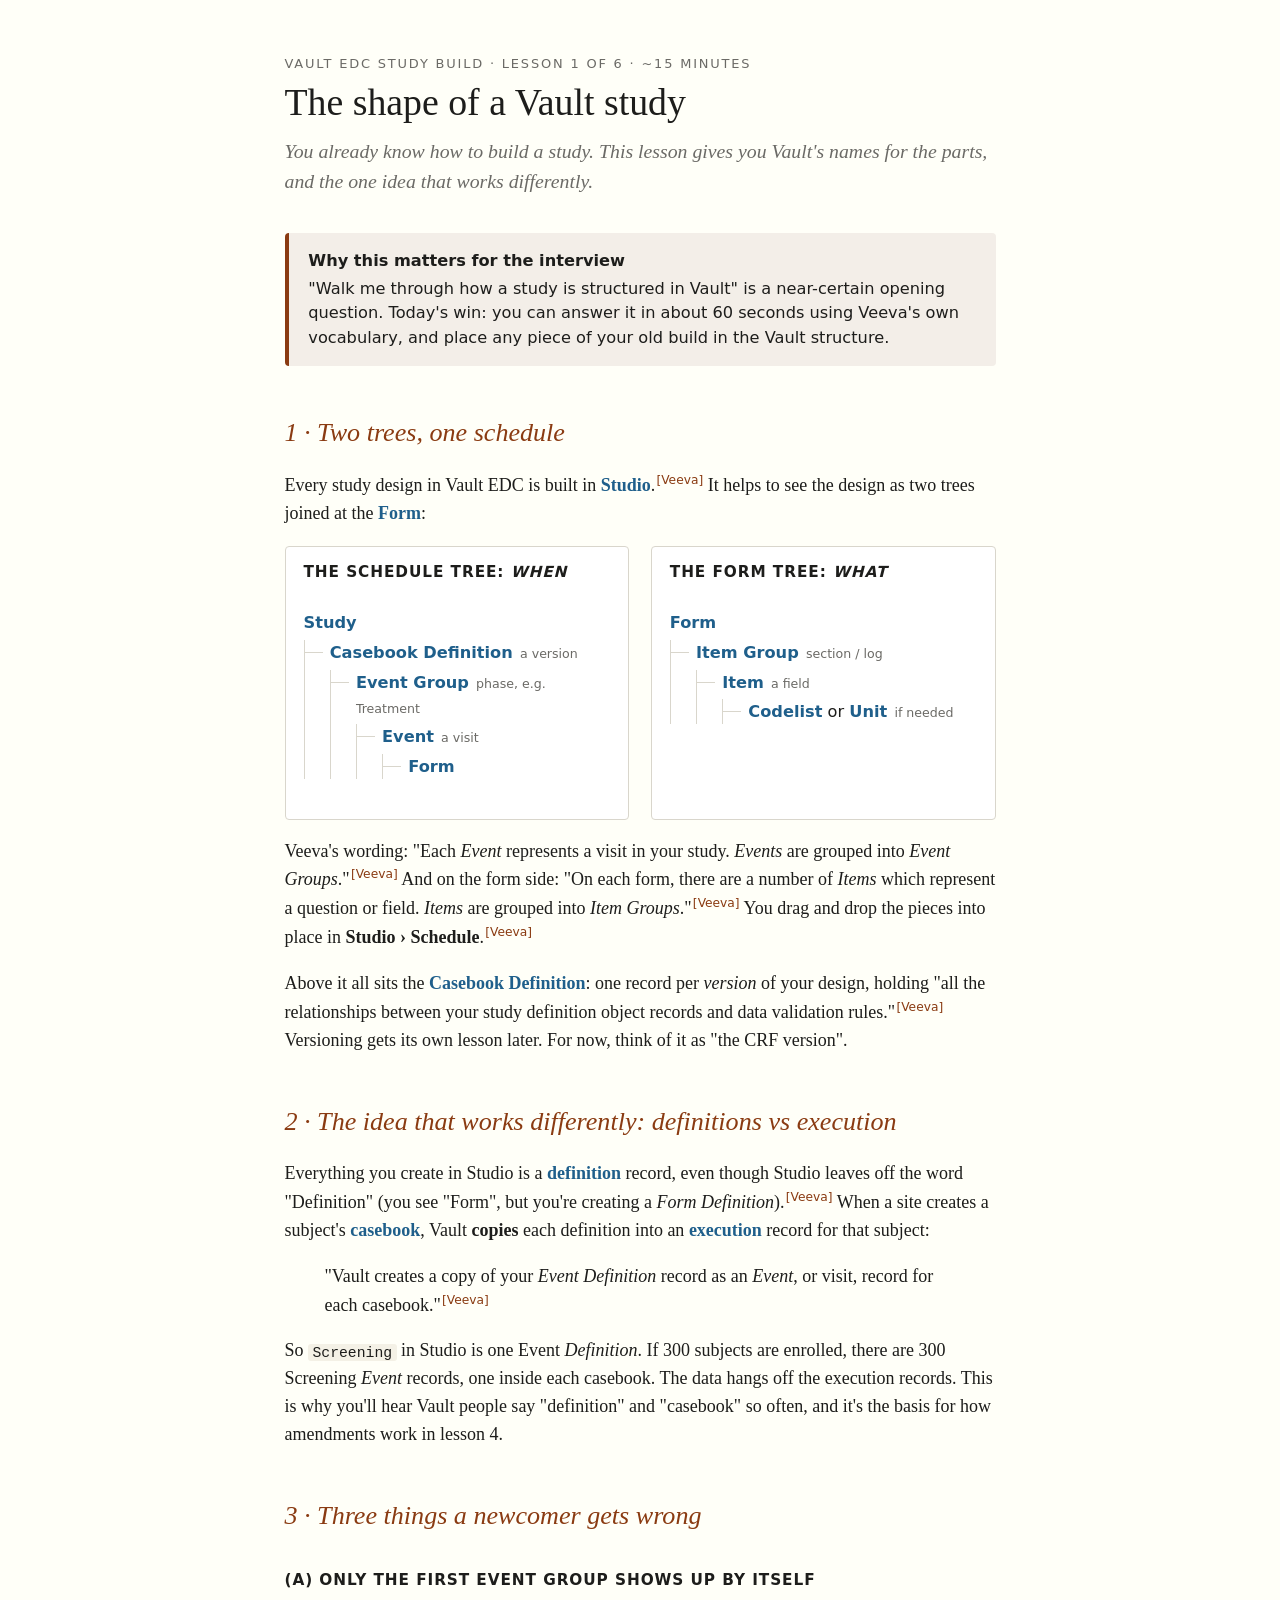
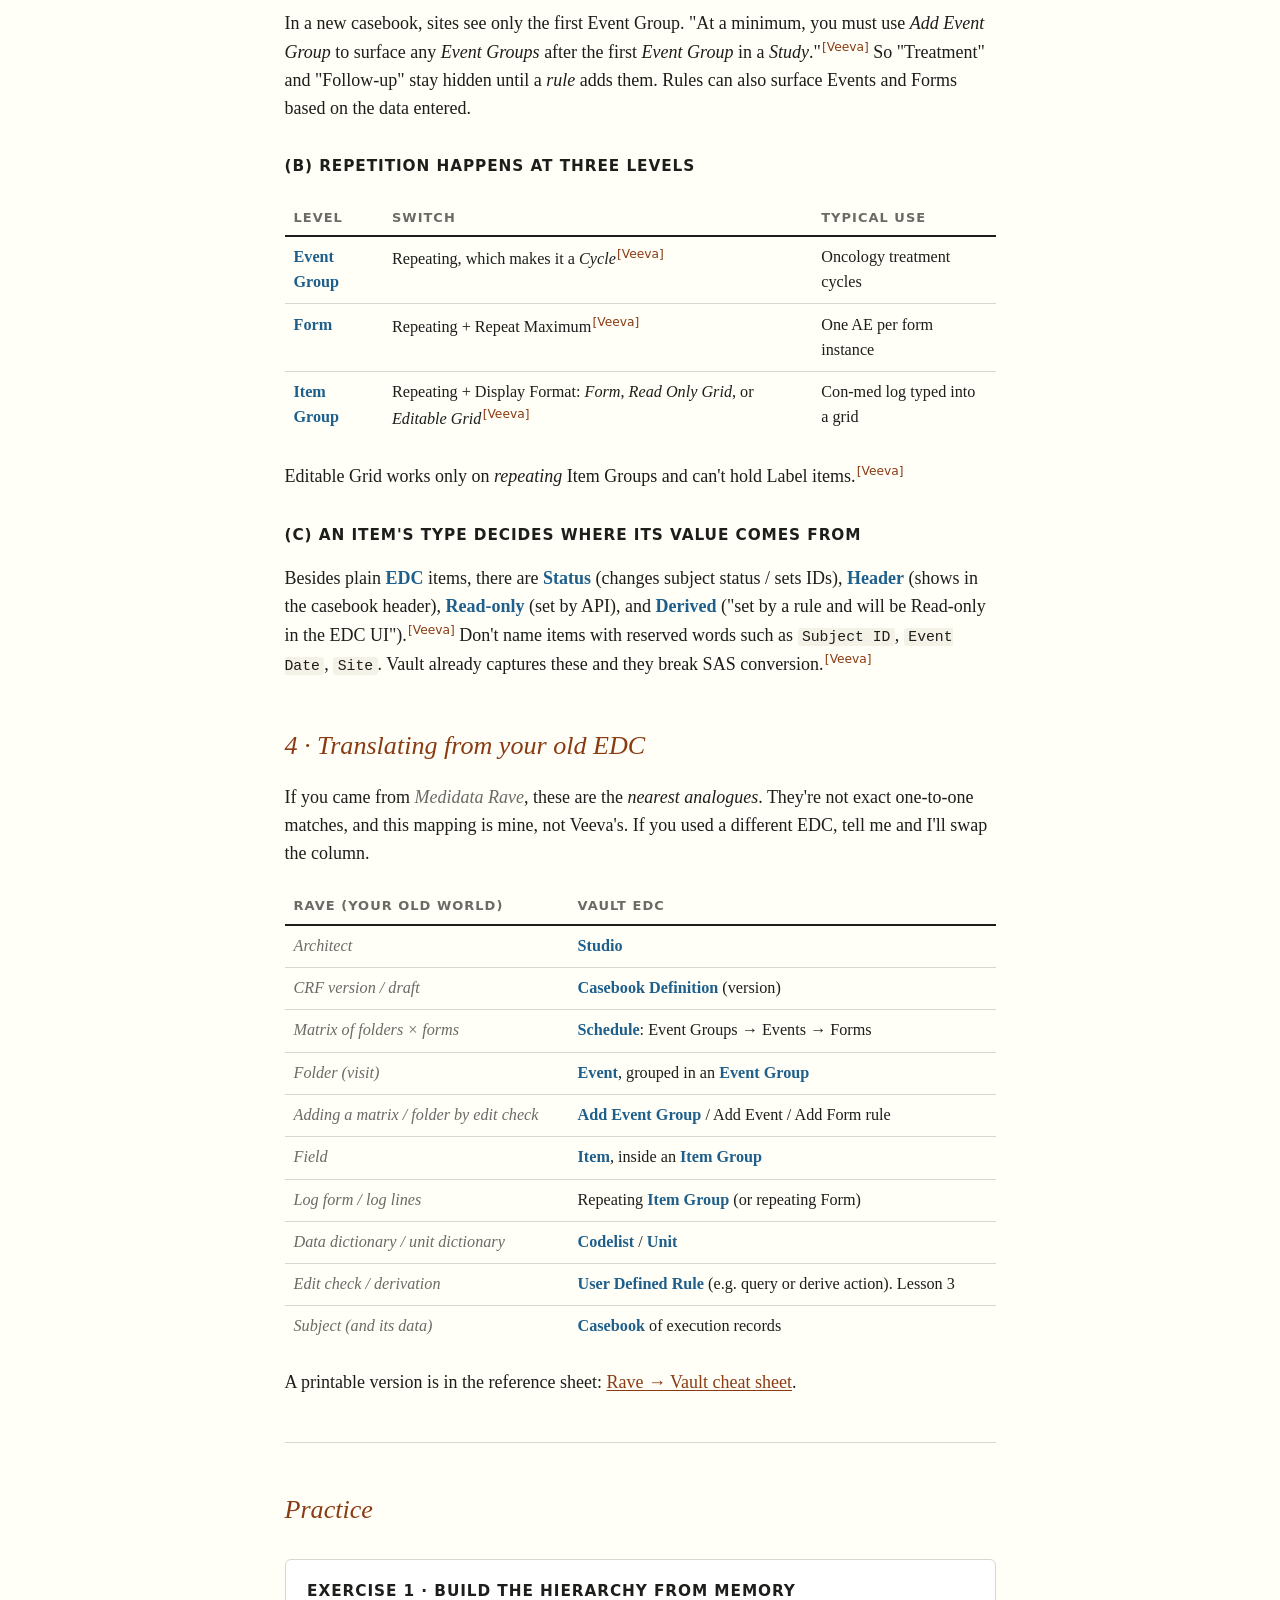
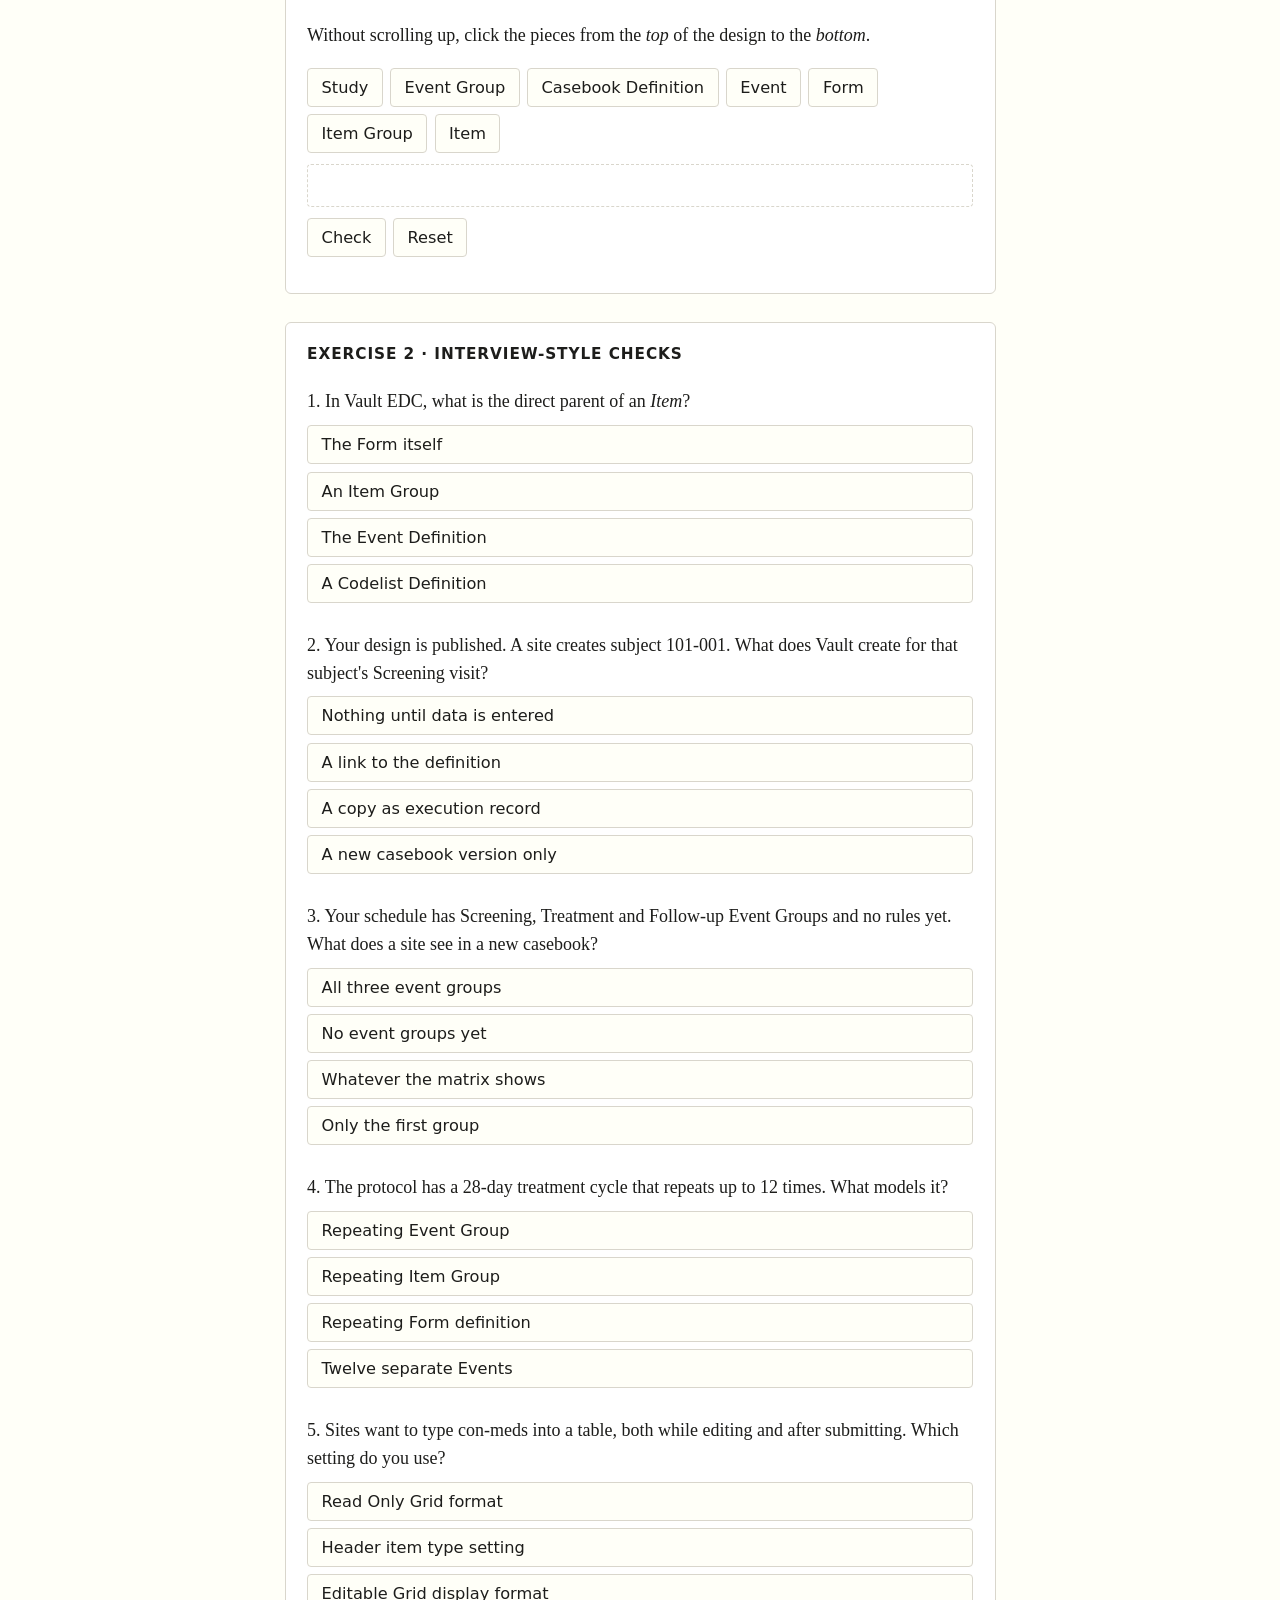
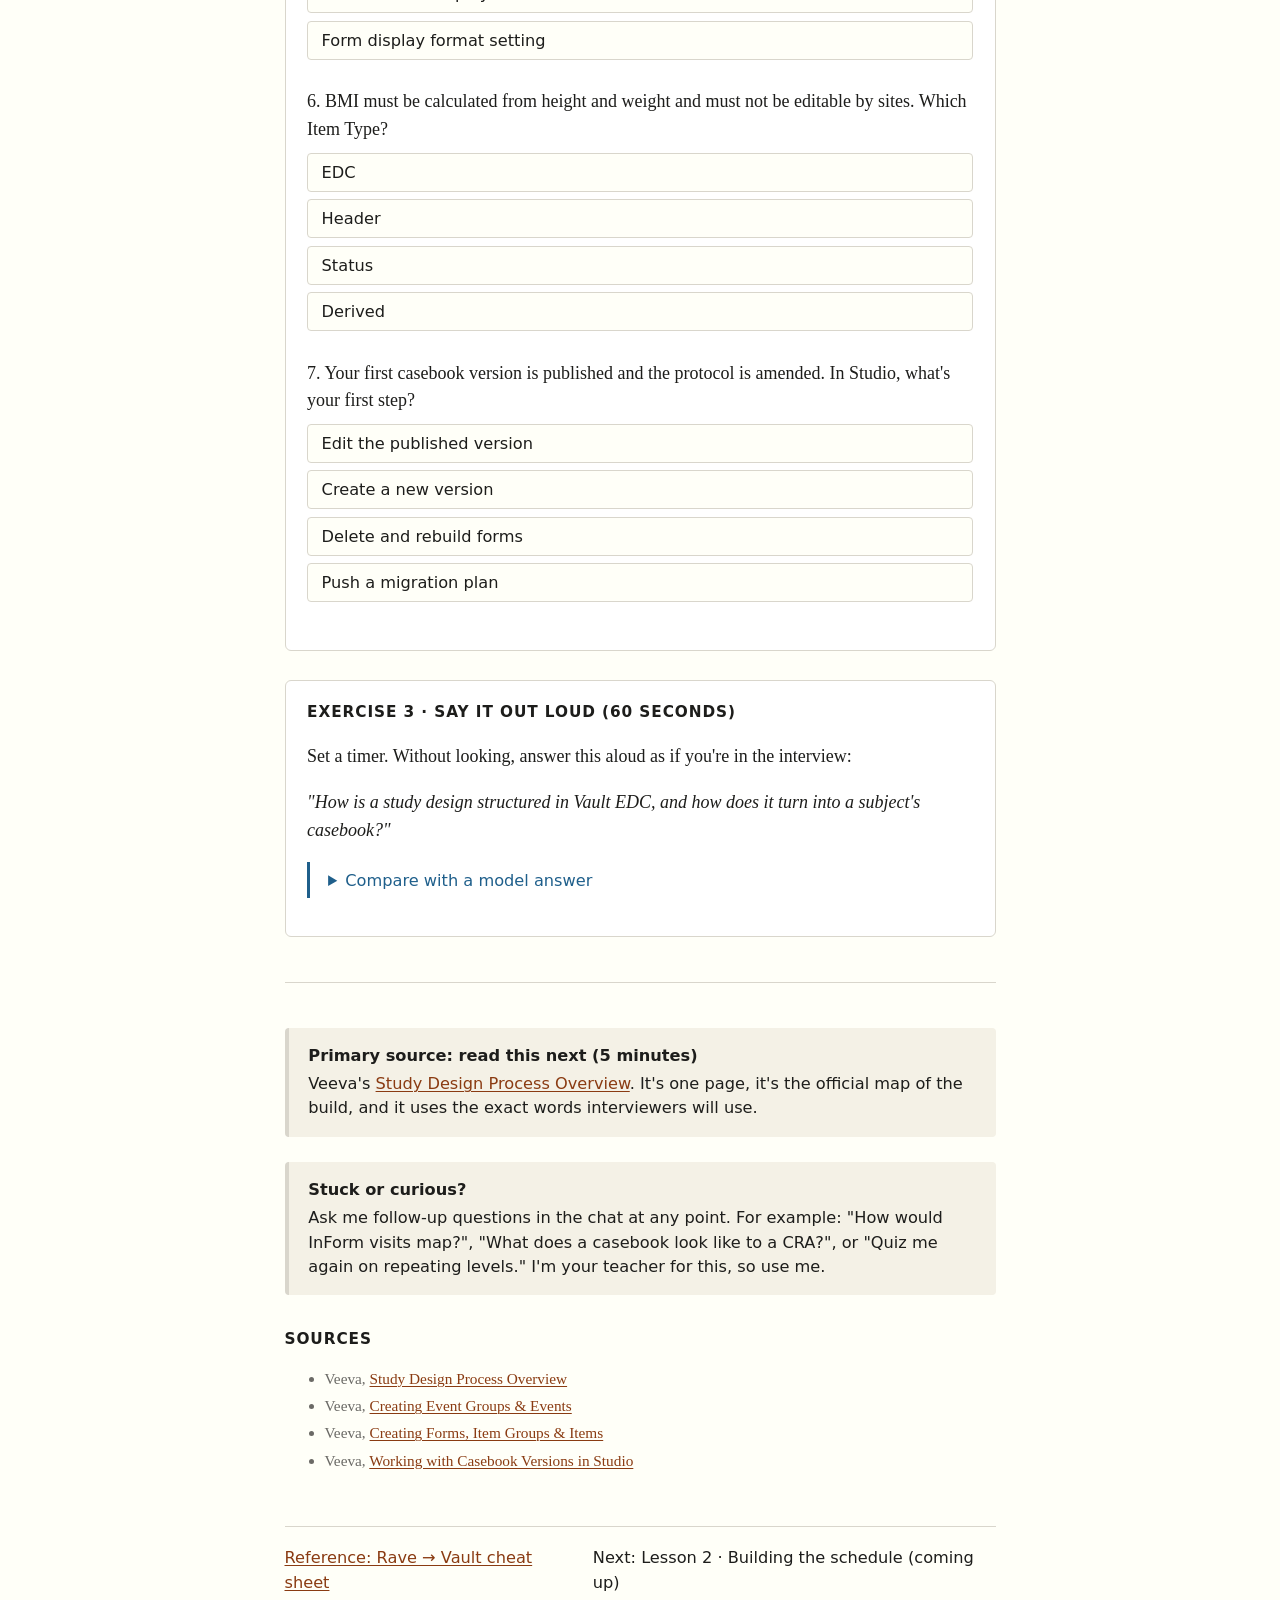
==== lessons/0001-vault-design-hierarchy.html @ 62e9a451 "Start Vault EDC study build teaching workspace: mission, resources, lesson 1 Lesson 1 covers the Vau" ====
<!DOCTYPE html>
<html lang="en">
<head>
<meta charset="utf-8">
<meta name="viewport" content="width=device-width, initial-scale=1">
<title>Lesson 1 · The Vault EDC design hierarchy</title>
<link rel="stylesheet" href="../assets/course.css">
</head>
<body>
<main>

<p class="kicker">Vault EDC study build · Lesson 1 of 6 · ~15 minutes</p>
<h1>The shape of a Vault study</h1>
<p class="subtitle">You already know how to build a study. This lesson gives you Vault's names for the parts, and the one idea that works differently.</p>

<div class="mission">
  <strong>Why this matters for the interview</strong>
  "Walk me through how a study is structured in Vault" is a near-certain opening question. Today's win: you can answer it in about 60 seconds using Veeva's own vocabulary, and place any piece of your old build in the Vault structure.
</div>

<h2>1 · Two trees, one schedule</h2>

<p>Every study design in Vault EDC is built in <span class="v">Studio</span>.<a class="cite" href="https://clinicaldata.veevavault.help/en/lr/study-designers/study-design-process-overview/">Veeva</a> It helps to see the design as two trees joined at the <span class="v">Form</span>:</p>

<div class="split">
<div>
<h3>The schedule tree: <em>when</em></h3>
<ul class="tree">
  <li><span class="v">Study</span>
    <ul><li><span class="v">Casebook Definition</span><span class="tag">a version</span>
      <ul><li><span class="v">Event Group</span><span class="tag">phase, e.g. Treatment</span>
        <ul><li><span class="v">Event</span><span class="tag">a visit</span>
          <ul><li><span class="v">Form</span></li></ul>
        </li></ul>
      </li></ul>
    </li></ul>
  </li>
</ul>
</div>
<div>
<h3>The form tree: <em>what</em></h3>
<ul class="tree">
  <li><span class="v">Form</span>
    <ul><li><span class="v">Item Group</span><span class="tag">section / log</span>
      <ul><li><span class="v">Item</span><span class="tag">a field</span>
        <ul><li><span class="v">Codelist</span> or <span class="v">Unit</span><span class="tag">if needed</span></li></ul>
      </li></ul>
    </li></ul>
  </li>
</ul>
</div>
</div>

<p>Veeva's wording: "Each <em>Event</em> represents a visit in your study. <em>Events</em> are grouped into <em>Event Groups</em>."<a class="cite" href="https://clinicaldata.veevavault.help/en/lr/study-designers/creating-events/">Veeva</a> And on the form side: "On each form, there are a number of <em>Items</em> which represent a question or field. <em>Items</em> are grouped into <em>Item Groups</em>."<a class="cite" href="https://clinicaldata.veevavault.help/en/lr/study-designers/creating-forms/">Veeva</a> You drag and drop the pieces into place in <strong>Studio › Schedule</strong>.<a class="cite" href="https://clinicaldata.veevavault.help/en/lr/study-designers/study-design-process-overview/">Veeva</a></p>

<p>Above it all sits the <span class="v">Casebook Definition</span>: one record per <em>version</em> of your design, holding "all the relationships between your study definition object records and data validation rules."<a class="cite" href="https://clinicaldata.veevavault.help/en/lr/study-designers/casebook-versions/">Veeva</a> Versioning gets its own lesson later. For now, think of it as "the CRF version".</p>

<h2>2 · The idea that works differently: definitions vs execution</h2>

<p>Everything you create in Studio is a <span class="v">definition</span> record, even though Studio leaves off the word "Definition" (you see "Form", but you're creating a <em>Form Definition</em>).<a class="cite" href="https://clinicaldata.veevavault.help/en/lr/study-designers/creating-forms/">Veeva</a> When a site creates a subject's <span class="v">casebook</span>, Vault <strong>copies</strong> each definition into an <span class="v">execution</span> record for that subject:</p>

<blockquote><p>"Vault creates a copy of your <em>Event Definition</em> record as an <em>Event</em>, or visit, record for each casebook."<a class="cite" href="https://clinicaldata.veevavault.help/en/lr/study-designers/study-design-process-overview/">Veeva</a></p></blockquote>

<p>So <code>Screening</code> in Studio is one Event <em>Definition</em>. If 300 subjects are enrolled, there are 300 Screening <em>Event</em> records, one inside each casebook. The data hangs off the execution records. This is why you'll hear Vault people say "definition" and "casebook" so often, and it's the basis for how amendments work in lesson 4.</p>

<h2>3 · Three things a newcomer gets wrong</h2>

<h3>(a) Only the first Event Group shows up by itself</h3>
<p>In a new casebook, sites see only the first Event Group. "At a minimum, you must use <em>Add Event Group</em> to surface any <em>Event Groups</em> after the first <em>Event Group</em> in a <em>Study</em>."<a class="cite" href="https://clinicaldata.veevavault.help/en/lr/study-designers/study-design-process-overview/">Veeva</a> So "Treatment" and "Follow-up" stay hidden until a <em>rule</em> adds them. Rules can also surface Events and Forms based on the data entered.</p>

<h3>(b) Repetition happens at three levels</h3>
<table>
<thead><tr><th>Level</th><th>Switch</th><th>Typical use</th></tr></thead>
<tbody>
<tr><td><span class="v">Event Group</span></td><td>Repeating, which makes it a <em>Cycle</em><a class="cite" href="https://clinicaldata.veevavault.help/en/lr/study-designers/creating-events/">Veeva</a></td><td>Oncology treatment cycles</td></tr>
<tr><td><span class="v">Form</span></td><td>Repeating + Repeat Maximum<a class="cite" href="https://clinicaldata.veevavault.help/en/lr/study-designers/creating-forms/">Veeva</a></td><td>One AE per form instance</td></tr>
<tr><td><span class="v">Item Group</span></td><td>Repeating + Display Format: <em>Form</em>, <em>Read Only Grid</em>, or <em>Editable Grid</em><a class="cite" href="https://clinicaldata.veevavault.help/en/lr/study-designers/creating-forms/">Veeva</a></td><td>Con-med log typed into a grid</td></tr>
</tbody>
</table>
<p>Editable Grid works only on <em>repeating</em> Item Groups and can't hold Label items.<a class="cite" href="https://clinicaldata.veevavault.help/en/lr/study-designers/creating-forms/">Veeva</a></p>

<h3>(c) An Item's type decides where its value comes from</h3>
<p>Besides plain <span class="v">EDC</span> items, there are <span class="v">Status</span> (changes subject status / sets IDs), <span class="v">Header</span> (shows in the casebook header), <span class="v">Read-only</span> (set by API), and <span class="v">Derived</span> ("set by a rule and will be Read-only in the EDC UI").<a class="cite" href="https://clinicaldata.veevavault.help/en/lr/study-designers/creating-forms/">Veeva</a> Don't name items with reserved words such as <code>Subject ID</code>, <code>Event Date</code>, <code>Site</code>. Vault already captures these and they break SAS conversion.<a class="cite" href="https://clinicaldata.veevavault.help/en/lr/study-designers/creating-forms/">Veeva</a></p>

<h2>4 · Translating from your old EDC</h2>
<p>If you came from <span class="o">Medidata Rave</span>, these are the <em>nearest analogues</em>. They're not exact one-to-one matches, and this mapping is mine, not Veeva's. If you used a different EDC, tell me and I'll swap the column.</p>
<table>
<thead><tr><th>Rave (your old world)</th><th>Vault EDC</th></tr></thead>
<tbody>
<tr><td class="o">Architect</td><td><span class="v">Studio</span></td></tr>
<tr><td class="o">CRF version / draft</td><td><span class="v">Casebook Definition</span> (version)</td></tr>
<tr><td class="o">Matrix of folders × forms</td><td><span class="v">Schedule</span>: Event Groups → Events → Forms</td></tr>
<tr><td class="o">Folder (visit)</td><td><span class="v">Event</span>, grouped in an <span class="v">Event Group</span></td></tr>
<tr><td class="o">Adding a matrix / folder by edit check</td><td><span class="v">Add Event Group</span> / Add Event / Add Form rule</td></tr>
<tr><td class="o">Field</td><td><span class="v">Item</span>, inside an <span class="v">Item Group</span></td></tr>
<tr><td class="o">Log form / log lines</td><td>Repeating <span class="v">Item Group</span> (or repeating Form)</td></tr>
<tr><td class="o">Data dictionary / unit dictionary</td><td><span class="v">Codelist</span> / <span class="v">Unit</span></td></tr>
<tr><td class="o">Edit check / derivation</td><td><span class="v">User Defined Rule</span> (e.g. query or derive action). Lesson 3</td></tr>
<tr><td class="o">Subject (and its data)</td><td><span class="v">Casebook</span> of execution records</td></tr>
</tbody>
</table>
<p>A printable version is in the reference sheet: <a href="../reference/rave-to-vault.html">Rave → Vault cheat sheet</a>.</p>

<hr>

<h2>Practice</h2>

<div class="exercise order" data-solution="Study|Casebook Definition|Event Group|Event|Form|Item Group|Item">
  <h3>Exercise 1 · Build the hierarchy from memory</h3>
  <p>Without scrolling up, click the pieces from the <em>top</em> of the design to the <em>bottom</em>.</p>
</div>
<script src="../assets/order.js"></script>

<div class="exercise quiz">
  <h3>Exercise 2 · Interview-style checks</h3>

  <div class="q" data-answer="1">
    <p class="q-stem">1. In Vault EDC, what is the direct parent of an <em>Item</em>?</p>
    <div class="q-opts">
      <button class="opt">The Form itself</button>
      <button class="opt">An Item Group</button>
      <button class="opt">The Event Definition</button>
      <button class="opt">A Codelist Definition</button>
    </div>
    <p class="why">Forms contain Item Groups, and Item Groups contain Items. A Codelist hangs <em>below</em> an Item, as its list of choices.</p>
  </div>

  <div class="q" data-answer="2">
    <p class="q-stem">2. Your design is published. A site creates subject 101-001. What does Vault create for that subject's Screening visit?</p>
    <div class="q-opts">
      <button class="opt">Nothing until data is entered</button>
      <button class="opt">A link to the definition</button>
      <button class="opt">A copy as execution record</button>
      <button class="opt">A new casebook version only</button>
    </div>
    <p class="why">At casebook creation, Vault copies the Event Definition into an Event (execution) record for that casebook.</p>
  </div>

  <div class="q" data-answer="3">
    <p class="q-stem">3. Your schedule has Screening, Treatment and Follow-up Event Groups and no rules yet. What does a site see in a new casebook?</p>
    <div class="q-opts">
      <button class="opt">All three event groups</button>
      <button class="opt">No event groups yet</button>
      <button class="opt">Whatever the matrix shows</button>
      <button class="opt">Only the first group</button>
    </div>
    <p class="why">Event Groups after the first must be surfaced with an <em>Add Event Group</em> rule. Building that rule is a classic first task.</p>
  </div>

  <div class="q" data-answer="0">
    <p class="q-stem">4. The protocol has a 28-day treatment cycle that repeats up to 12 times. What models it?</p>
    <div class="q-opts">
      <button class="opt">Repeating Event Group</button>
      <button class="opt">Repeating Item Group</button>
      <button class="opt">Repeating Form definition</button>
      <button class="opt">Twelve separate Events</button>
    </div>
    <p class="why">A repeating Event Group is what Vault calls a <em>Cycle</em>. Each cycle holds its own visits (Events).</p>
  </div>

  <div class="q" data-answer="2">
    <p class="q-stem">5. Sites want to type con-meds into a table, both while editing and after submitting. Which setting do you use?</p>
    <div class="q-opts">
      <button class="opt">Read Only Grid format</button>
      <button class="opt">Header item type setting</button>
      <button class="opt">Editable Grid display format</button>
      <button class="opt">Form display format setting</button>
    </div>
    <p class="why">Editable Grid shows the repeating Item Group as a grid in both Edit and Submitted states. Read Only Grid shows a grid only after submission.</p>
  </div>

  <div class="q" data-answer="3">
    <p class="q-stem">6. BMI must be calculated from height and weight and must not be editable by sites. Which Item Type?</p>
    <div class="q-opts">
      <button class="opt">EDC</button>
      <button class="opt">Header</button>
      <button class="opt">Status</button>
      <button class="opt">Derived</button>
    </div>
    <p class="why">A Derived item's value is set by a rule and is read-only in the EDC UI.</p>
  </div>

  <div class="q" data-answer="1">
    <p class="q-stem">7. Your first casebook version is published and the protocol is amended. In Studio, what's your first step?</p>
    <div class="q-opts">
      <button class="opt">Edit the published version</button>
      <button class="opt">Create a new version</button>
      <button class="opt">Delete and rebuild forms</button>
      <button class="opt">Push a migration plan</button>
    </div>
    <p class="why">Publishing makes definitions read-only (rules excepted). Changes go into a new Casebook Definition version. Lesson 4 goes deeper.</p>
  </div>
</div>
<script src="../assets/quiz.js"></script>

<div class="exercise">
  <h3>Exercise 3 · Say it out loud (60 seconds)</h3>
  <p>Set a timer. Without looking, answer this aloud as if you're in the interview:</p>
  <p><em>"How is a study design structured in Vault EDC, and how does it turn into a subject's casebook?"</em></p>
  <details>
    <summary>Compare with a model answer</summary>
    <p>"In Vault you build in Studio. The design is a Casebook Definition, one per version, holding a schedule of Event Groups, which contain Events (the visits), which contain Forms. Each Form has Item Groups, and Item Groups have Items, which can use Codelists and Units. Everything in Studio is a definition. When a site creates a subject, Vault copies those definitions into execution records in that subject's casebook. Only the first Event Group appears automatically, so later ones are surfaced with Add Event Group rules. Repetition can be at the Event Group level for cycles, the Form level, or the Item Group level, which can be shown as an editable grid. Coming from Rave, it's the matrix-and-folder model, but with an explicit definition/execution split and versioned casebook definitions."</p>
    <p class="sources">Check: did you mention (1) the hierarchy, (2) definition → execution copy, (3) Add Event Group? Those three are what set you apart from someone who only read a brochure.</p>
  </details>
</div>

<hr>

<div class="note">
  <strong>Primary source: read this next (5 minutes)</strong>
  Veeva's <a href="https://clinicaldata.veevavault.help/en/lr/study-designers/study-design-process-overview/">Study Design Process Overview</a>. It's one page, it's the official map of the build, and it uses the exact words interviewers will use.
</div>

<div class="note">
  <strong>Stuck or curious?</strong>
  Ask me follow-up questions in the chat at any point. For example: "How would InForm visits map?", "What does a casebook look like to a CRA?", or "Quiz me again on repeating levels." I'm your teacher for this, so use me.
</div>

<h3>Sources</h3>
<ul class="sources">
  <li>Veeva, <a href="https://clinicaldata.veevavault.help/en/lr/study-designers/study-design-process-overview/">Study Design Process Overview</a></li>
  <li>Veeva, <a href="https://clinicaldata.veevavault.help/en/lr/study-designers/creating-events/">Creating Event Groups &amp; Events</a></li>
  <li>Veeva, <a href="https://clinicaldata.veevavault.help/en/lr/study-designers/creating-forms/">Creating Forms, Item Groups &amp; Items</a></li>
  <li>Veeva, <a href="https://clinicaldata.veevavault.help/en/lr/study-designers/casebook-versions/">Working with Casebook Versions in Studio</a></li>
</ul>

<nav class="next">
  <span><a href="../reference/rave-to-vault.html">Reference: Rave → Vault cheat sheet</a></span>
  <span>Next: Lesson 2 · Building the schedule (coming up)</span>
</nav>

</main>
</body>
</html>
---- assets/course.css ----
/* Vault EDC course — shared stylesheet. Every lesson and reference doc links this. */
:root {
  --ink: #1d1d1b;
  --muted: #6b6a66;
  --paper: #fffff8;
  --rule: #d9d6cc;
  --accent: #8a3b12;      /* rust: headings, links */
  --vault: #1f5f8b;       /* blue: Vault-side terms */
  --other: #6b6a66;       /* grey: previous-EDC terms */
  --ok: #2e7d4f;
  --bad: #b3261e;
  --tint: #f4f1e6;
  --serif: "Iowan Old Style", "Palatino Linotype", Palatino, Georgia, "Times New Roman", serif;
  --sans: "Gill Sans", "Gill Sans MT", "Segoe UI", system-ui, sans-serif;
  --mono: "SF Mono", Menlo, Consolas, "Liberation Mono", monospace;
}

* { box-sizing: border-box; }
html { font-size: 18px; }
body {
  margin: 0; background: var(--paper); color: var(--ink);
  font-family: var(--serif); line-height: 1.55;
  counter-reset: sidenote;
}
main { max-width: 42rem; margin: 0 auto; padding: 3rem 1.25rem 5rem; }
main.wide { max-width: 56rem; }

/* Header */
.kicker { font-family: var(--sans); font-size: .72rem; letter-spacing: .14em; text-transform: uppercase; color: var(--muted); margin: 0 0 .4rem; }
h1 { font-weight: 400; font-size: 2.1rem; line-height: 1.15; margin: 0 0 .6rem; }
.subtitle { font-style: italic; color: var(--muted); font-size: 1.1rem; margin: 0 0 2rem; }
h2 { font-weight: 400; font-style: italic; font-size: 1.45rem; color: var(--accent); margin: 2.6rem 0 .6rem; }
h3 { font-family: var(--sans); font-weight: 600; font-size: .85rem; letter-spacing: .06em; text-transform: uppercase; margin: 1.8rem 0 .4rem; }
p, li { hyphens: auto; }
a { color: var(--accent); text-decoration-thickness: 1px; text-underline-offset: 2px; }
code, kbd { font-family: var(--mono); font-size: .82em; background: var(--tint); padding: .05em .3em; border-radius: 3px; }
pre { font-family: var(--mono); font-size: .8rem; background: var(--tint); padding: .9rem 1rem; overflow-x: auto; border-left: 3px solid var(--rule); }
hr { border: 0; border-top: 1px solid var(--rule); margin: 2.5rem 0; }

/* Term colouring */
.v { color: var(--vault); font-weight: 600; }
.o { color: var(--other); font-style: italic; }

/* Callouts */
.win, .note, .mission {
  font-family: var(--sans); font-size: .9rem; line-height: 1.5;
  padding: .9rem 1.1rem; margin: 1.4rem 0; border-radius: 4px;
}
.win { background: #eef5ef; border-left: 4px solid var(--ok); }
.note { background: var(--tint); border-left: 4px solid var(--rule); }
.mission { background: #f3eee8; border-left: 4px solid var(--accent); }
.win strong, .note strong, .mission strong { display: block; margin-bottom: .2rem; }

/* Citations: small superscript links */
.cite { font-family: var(--sans); font-size: .68rem; vertical-align: super; text-decoration: none; margin-left: .1em; }
.cite::before { content: "["; } .cite::after { content: "]"; }

/* Tables */
table { width: 100%; border-collapse: collapse; font-size: .9rem; margin: 1.2rem 0; }
th { font-family: var(--sans); font-size: .72rem; letter-spacing: .08em; text-transform: uppercase; text-align: left; color: var(--muted); border-bottom: 2px solid var(--ink); padding: .4rem .5rem; }
td { border-bottom: 1px solid var(--rule); padding: .45rem .5rem; vertical-align: top; }
tr:last-child td { border-bottom: 0; }

/* Hierarchy tree diagram */
.tree { font-family: var(--sans); font-size: .9rem; margin: 1.4rem 0; padding: 0; list-style: none; }
.tree ul { list-style: none; margin: 0; padding-left: 1.4rem; border-left: 1px solid var(--rule); }
.tree li { margin: .25rem 0; position: relative; }
.tree ul > li::before { content: ""; position: absolute; left: -1.4rem; top: .75em; width: 1rem; border-top: 1px solid var(--rule); }
.tree .tag { font-size: .7rem; color: var(--muted); margin-left: .4rem; }

/* Side-by-side figure */
.split { display: grid; grid-template-columns: 1fr 1fr; gap: 1.2rem; }
.split > div { background: #fff; border: 1px solid var(--rule); border-radius: 4px; padding: .8rem 1rem; }
.split h3 { margin-top: 0; }
@media (max-width: 640px) { .split { grid-template-columns: 1fr; } }

/* Exercises (shared by quiz.js / order.js) */
.exercise { border: 1px solid var(--rule); border-radius: 6px; padding: 1.1rem 1.2rem; margin: 1.6rem 0; background: #fff; }
.exercise > h3:first-child { margin-top: 0; }
.q { margin: 1.2rem 0 1.6rem; }
.q-stem { margin: 0 0 .5rem; }
.q-opts { display: grid; gap: .4rem; }
.opt, .chip, .btn {
  font-family: var(--sans); font-size: .9rem; text-align: left;
  background: var(--paper); color: var(--ink); border: 1px solid var(--rule); border-radius: 4px;
  padding: .5rem .75rem; cursor: pointer;
}
.opt:hover:not(:disabled), .chip:hover:not(:disabled), .btn:hover { border-color: var(--ink); }
.opt.correct { border-color: var(--ok); background: #eef5ef; }
.opt.wrong { border-color: var(--bad); background: #fbeeed; }
.opt:disabled { cursor: default; }
.why { font-family: var(--sans); font-size: .85rem; color: var(--muted); margin: .5rem 0 0; display: none; }
.why.show { display: block; }
.score { font-family: var(--sans); font-weight: 600; margin-top: 1rem; }
.chips { display: flex; flex-wrap: wrap; gap: .4rem; margin: .6rem 0; }
.chip:disabled { opacity: .35; }
.answer-line { font-family: var(--sans); min-height: 2.4rem; padding: .5rem; border: 1px dashed var(--rule); border-radius: 4px; margin: .6rem 0; }
.answer-line span { display: inline-block; margin: .1rem .25rem; }
.answer-line span + span::before { content: "→ "; color: var(--muted); }
.feedback { font-family: var(--sans); font-size: .9rem; margin-top: .5rem; }
.feedback.ok { color: var(--ok); } .feedback.bad { color: var(--bad); }
.btn { display: inline-block; margin-right: .4rem; }

/* Spoken-answer reveal */
details { border-left: 3px solid var(--vault); padding: .3rem 0 .3rem 1rem; margin: 1rem 0; }
summary { font-family: var(--sans); font-size: .9rem; cursor: pointer; color: var(--vault); }

/* Footer nav */
.next { font-family: var(--sans); font-size: .9rem; display: flex; justify-content: space-between; gap: 1rem; border-top: 1px solid var(--rule); padding-top: 1rem; margin-top: 3rem; }
.sources { font-size: .85rem; color: var(--muted); }
.sources li { margin: .2rem 0; }

/* Print: references and lessons should print cleanly */
@media print {
  html { font-size: 11pt; }
  body { background: #fff; }
  main { max-width: none; padding: 0; }
  .exercise, .next, details:not([open]) { display: none; }
  a { color: inherit; text-decoration: none; }
  h2 { break-after: avoid; } table, .tree { break-inside: avoid; }
}
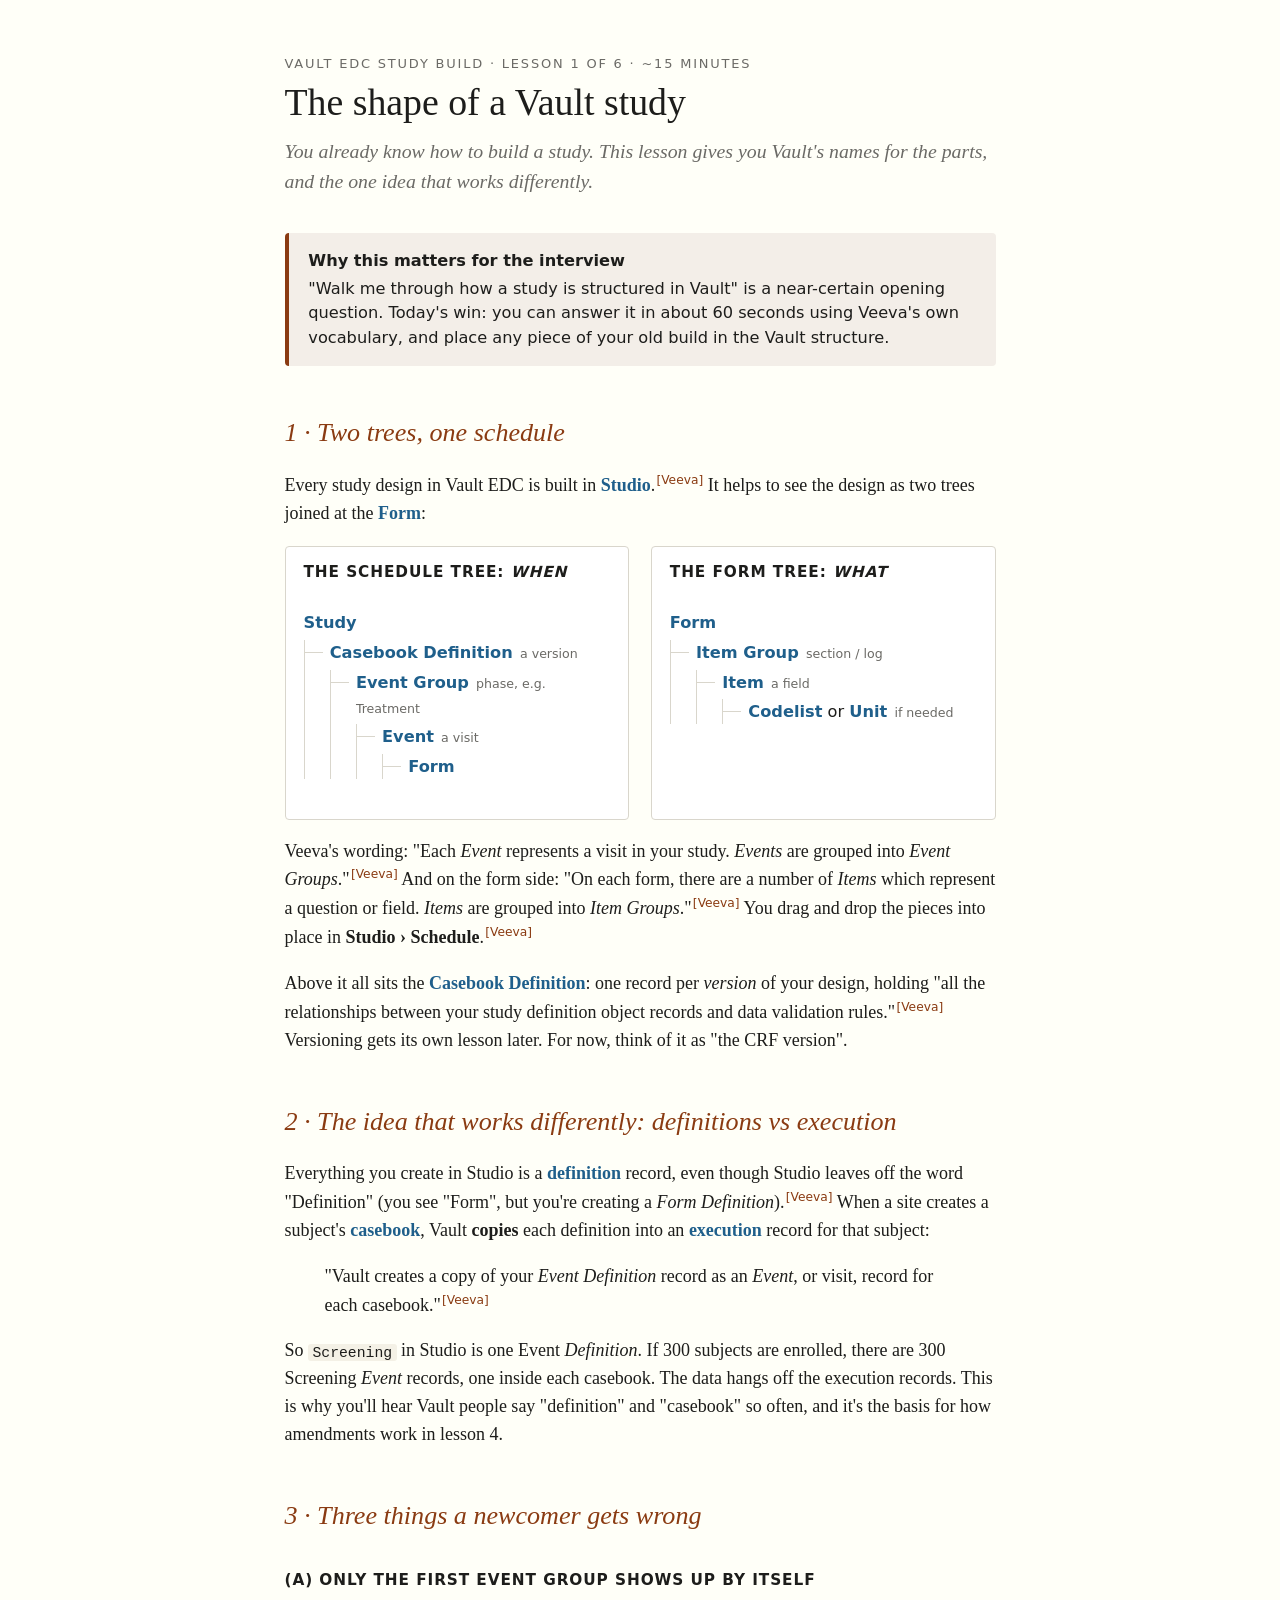
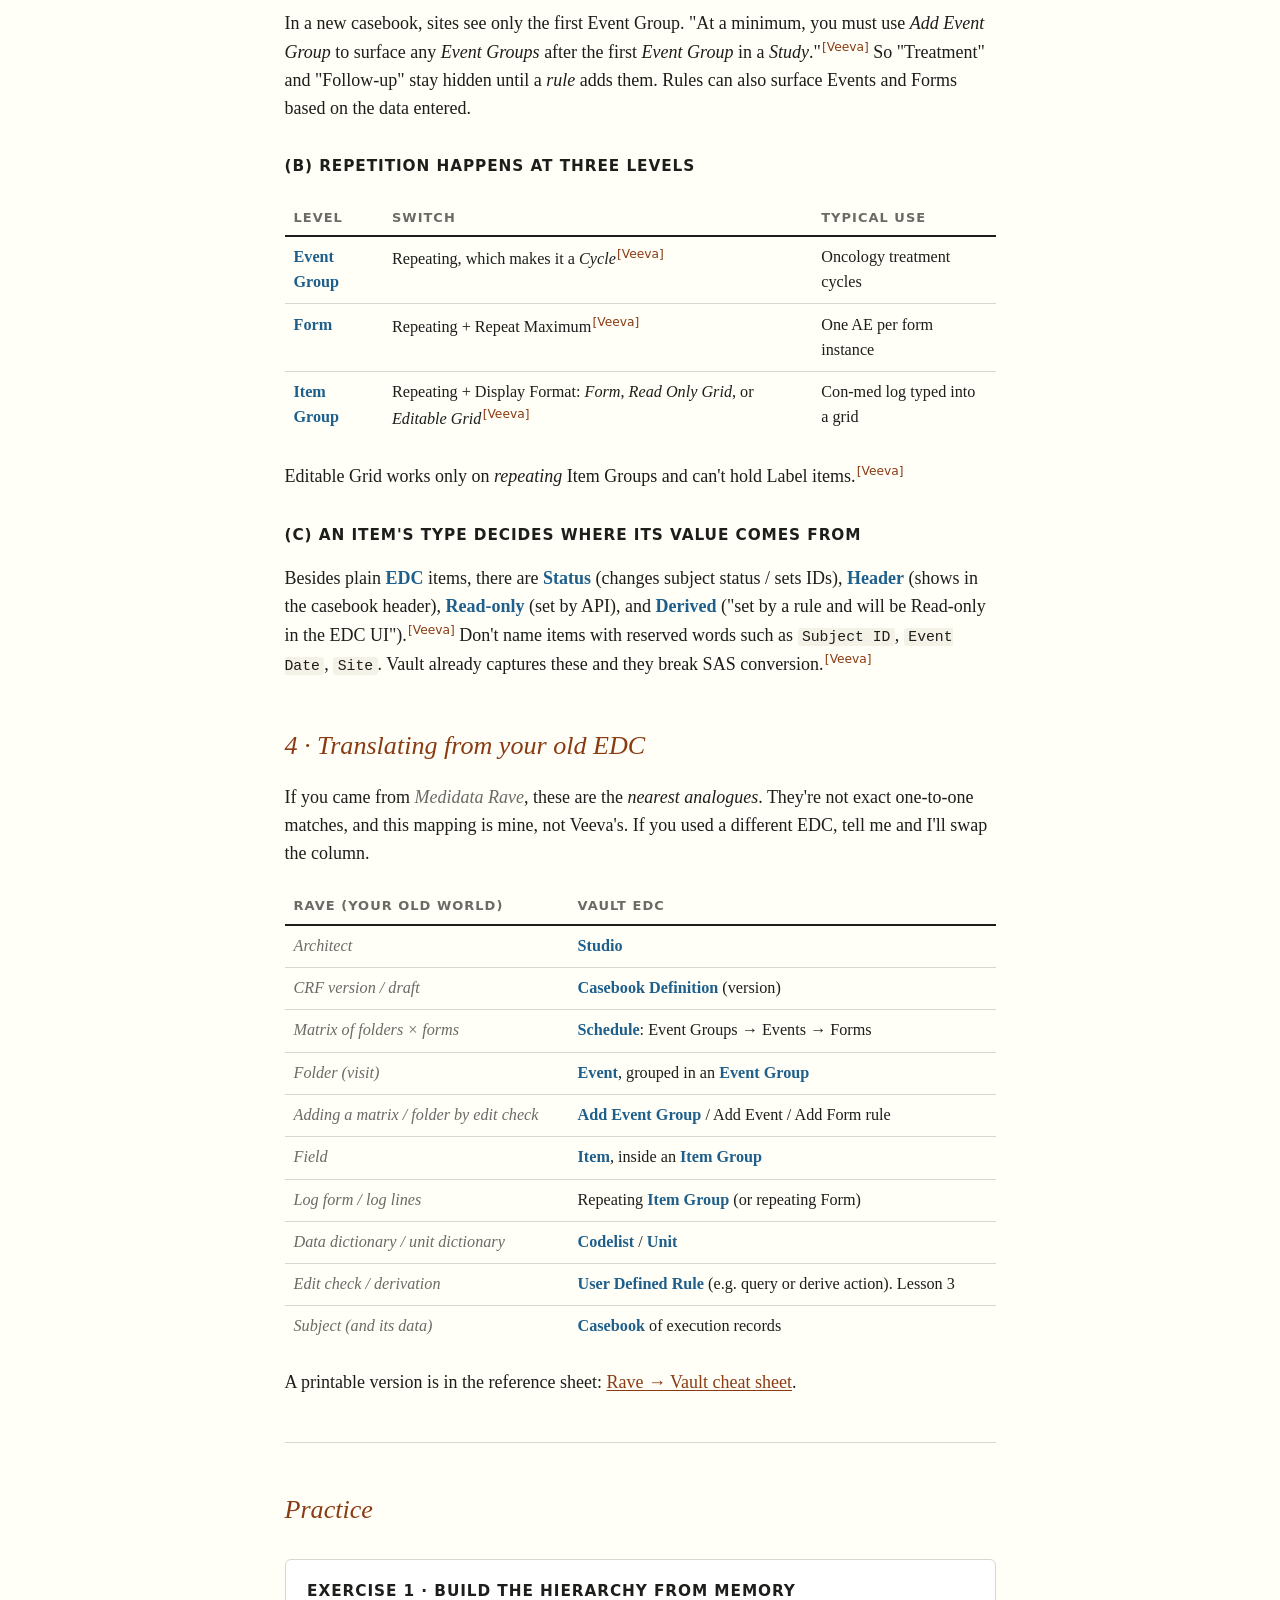
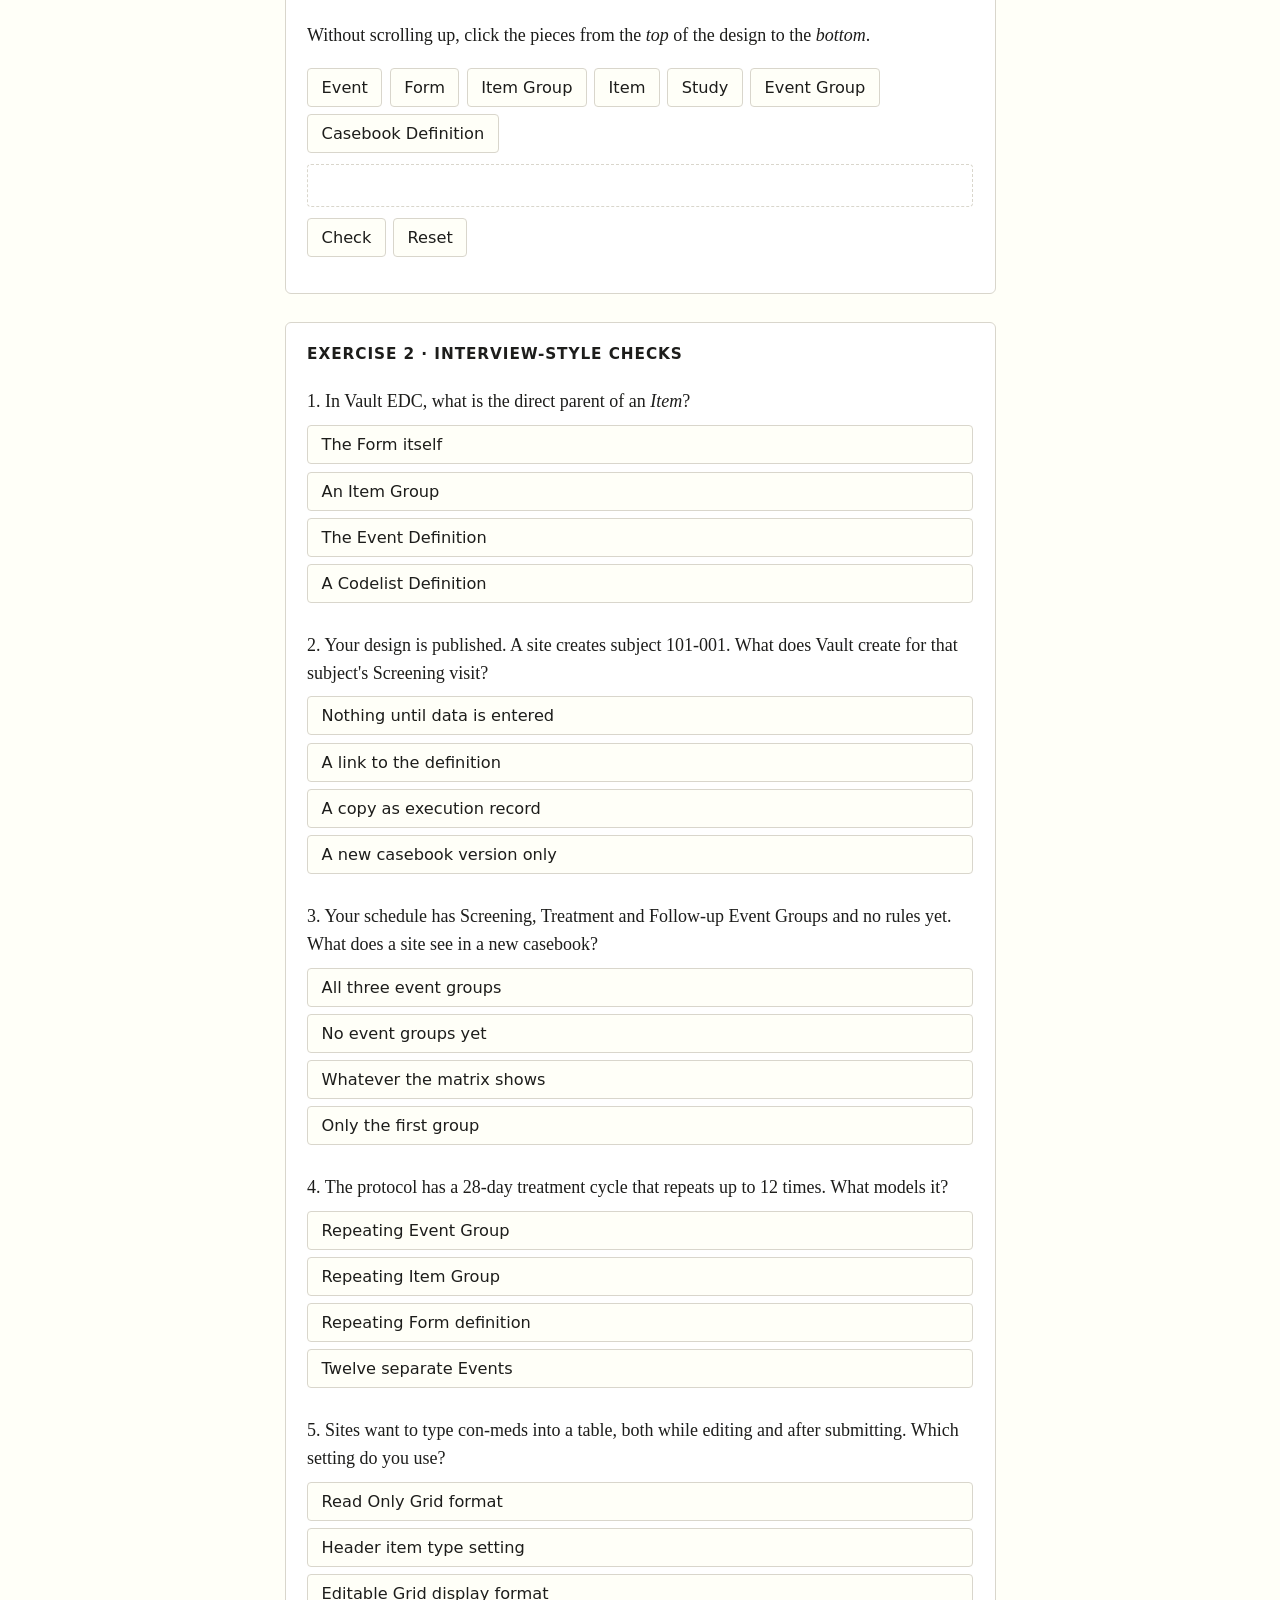
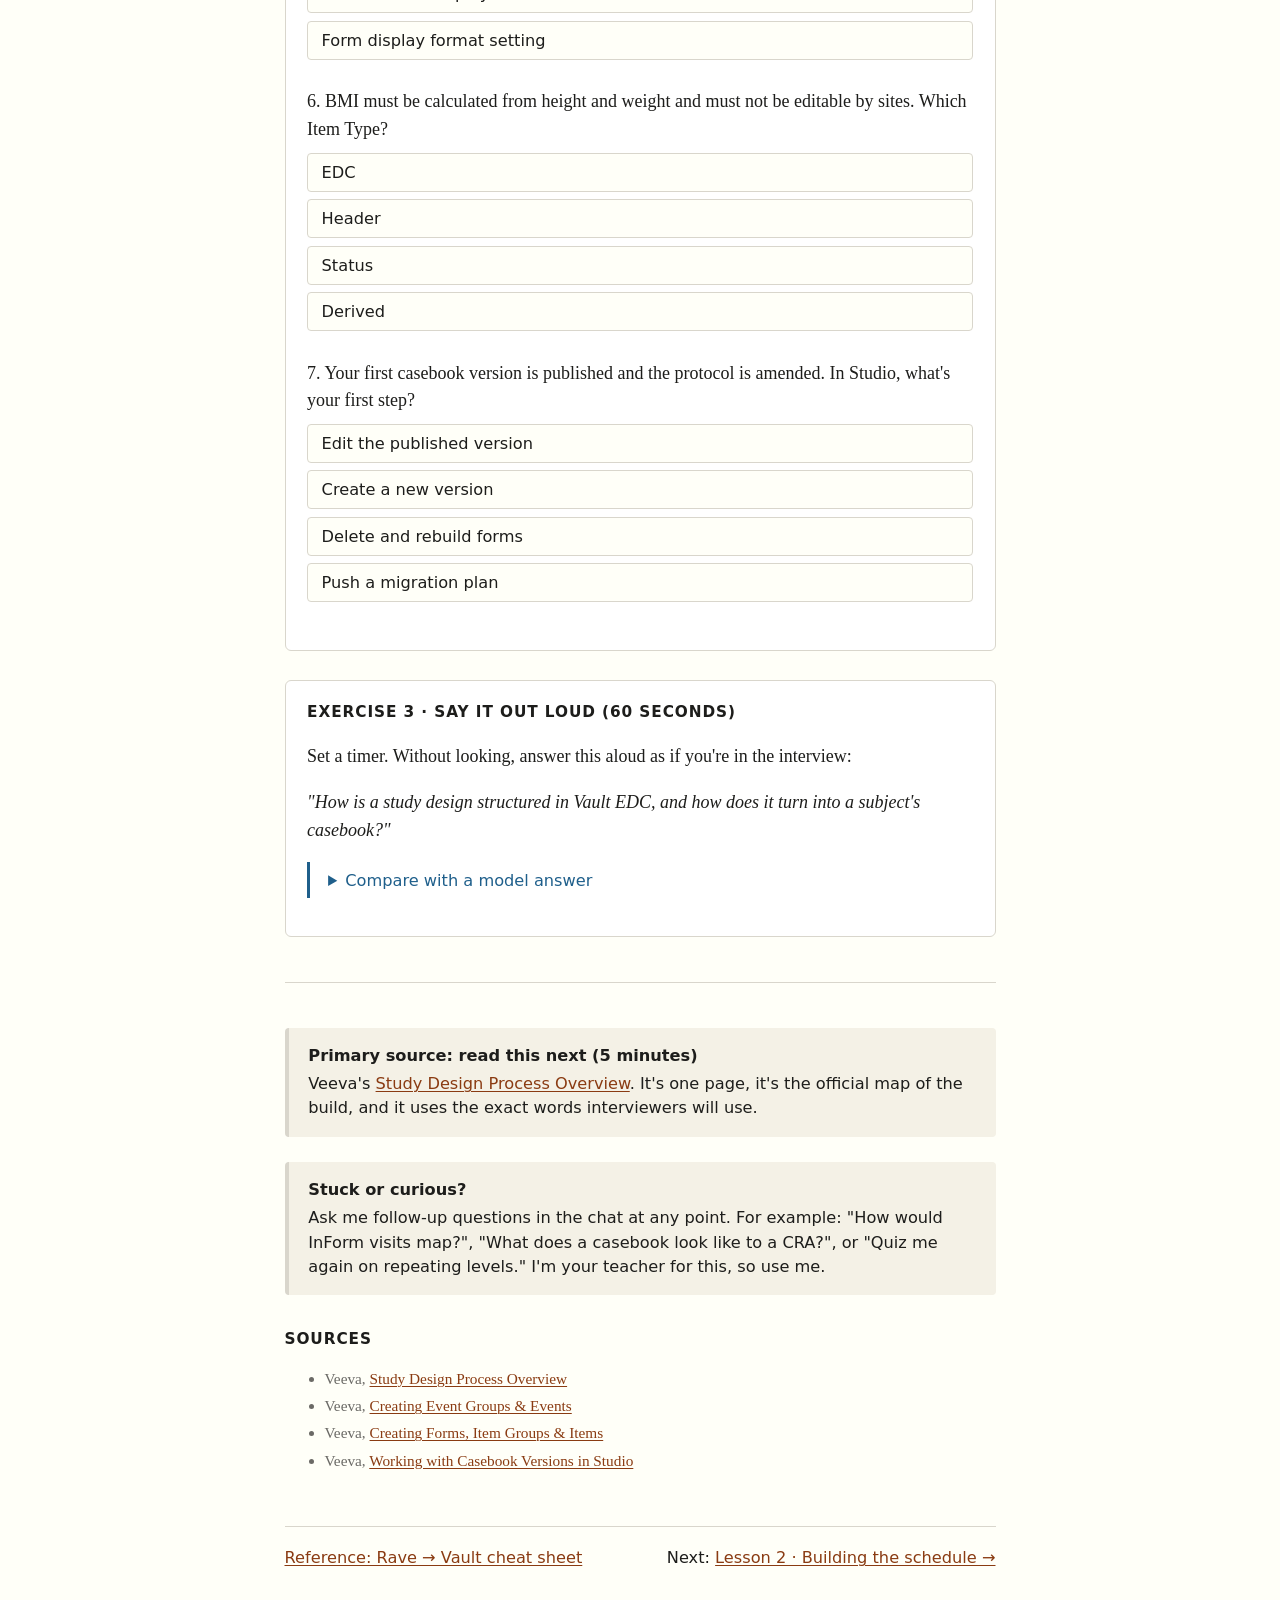
==== commit e131d99f: "Add lesson 2 (building the schedule), schedule reference, glossary Covers event group/event types, e" ====
--- a/lessons/0001-vault-design-hierarchy.html
+++ b/lessons/0001-vault-design-hierarchy.html
@@ -226,7 +226,7 @@
 
 <nav class="next">
   <span><a href="../reference/rave-to-vault.html">Reference: Rave → Vault cheat sheet</a></span>
-  <span>Next: Lesson 2 · Building the schedule (coming up)</span>
+  <span>Next: <a href="0002-building-the-schedule.html">Lesson 2 · Building the schedule →</a></span>
 </nav>
 
 </main>
--- a/assets/course.css
+++ b/assets/course.css
@@ -119,3 +119,10 @@
   a { color: inherit; text-decoration: none; }
   h2 { break-after: avoid; } table, .tree { break-inside: avoid; }
 }
+
+/* Matching exercise (match.js) */
+.m-row { font-size: .95rem; padding: .7rem 0; border-bottom: 1px solid var(--rule); }
+.m-row:last-of-type { border-bottom: 0; }
+.m-select { font-family: var(--sans); font-size: .85rem; margin-top: .35rem; padding: .3rem .4rem; border: 1px solid var(--rule); border-radius: 4px; background: var(--paper); max-width: 100%; }
+.m-mark { font-family: var(--sans); font-weight: 600; margin-left: .4rem; }
+.m-mark.ok { color: var(--ok); } .m-mark.bad { color: var(--bad); }
